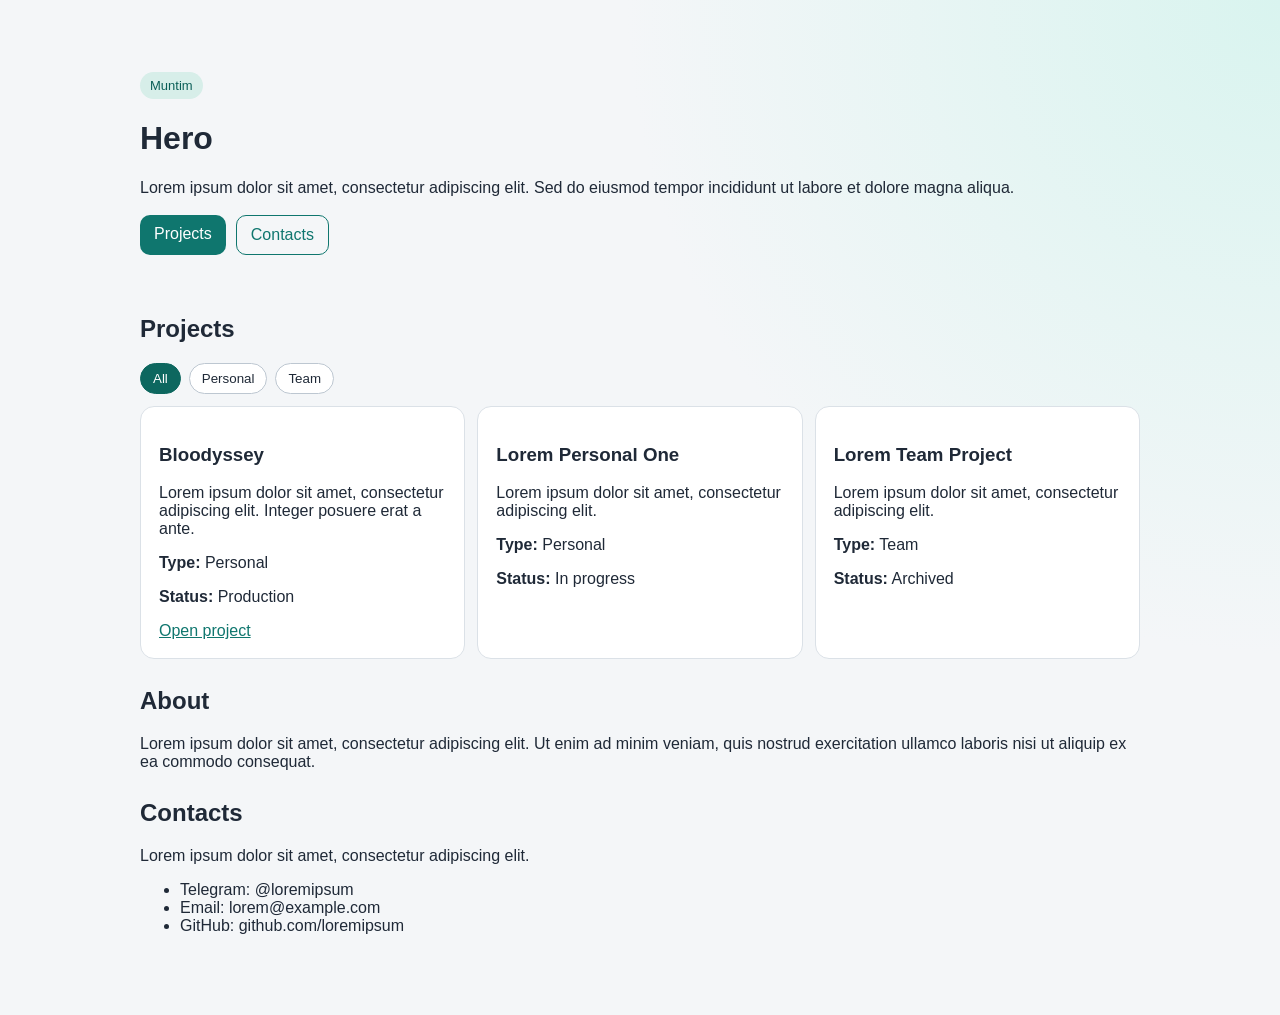
==== index.html @ ac99d002 "feat: switch personal landing to GitHub Pages deployment" ====
<!doctype html>
<html lang="ru">
  <head>
    <meta charset="UTF-8" />
    <meta name="viewport" content="width=device-width, initial-scale=1.0" />
    <title>Muntim - Projects</title>
    <link rel="stylesheet" href="styles.css" />
  </head>
  <body>
    <header class="hero" id="hero">
      <p class="kicker">Muntim</p>
      <h1>Hero</h1>
      <p>
        Lorem ipsum dolor sit amet, consectetur adipiscing elit. Sed do eiusmod
        tempor incididunt ut labore et dolore magna aliqua.
      </p>
      <div class="hero-actions">
        <a class="btn" href="#projects">Projects</a>
        <a class="btn ghost" href="#contacts">Contacts</a>
      </div>
    </header>

    <main>
      <section id="projects">
        <h2>Projects</h2>
        <div class="filters" aria-label="Project filters">
          <button class="filter active" data-filter="all" type="button">All</button>
          <button class="filter" data-filter="personal" type="button">Personal</button>
          <button class="filter" data-filter="team" type="button">Team</button>
        </div>

        <div class="grid">
          <article class="card" data-type="personal">
            <h3>Bloodyssey</h3>
            <p>
              Lorem ipsum dolor sit amet, consectetur adipiscing elit. Integer
              posuere erat a ante.
            </p>
            <p><strong>Type:</strong> Personal</p>
            <p><strong>Status:</strong> Production</p>
            <a href="https://bloodyssey.muntim.ru/" target="_blank" rel="noreferrer">Open project</a>
          </article>

          <article class="card" data-type="personal">
            <h3>Lorem Personal One</h3>
            <p>Lorem ipsum dolor sit amet, consectetur adipiscing elit.</p>
            <p><strong>Type:</strong> Personal</p>
            <p><strong>Status:</strong> In progress</p>
          </article>

          <article class="card" data-type="team">
            <h3>Lorem Team Project</h3>
            <p>Lorem ipsum dolor sit amet, consectetur adipiscing elit.</p>
            <p><strong>Type:</strong> Team</p>
            <p><strong>Status:</strong> Archived</p>
          </article>
        </div>
      </section>

      <section id="about">
        <h2>About</h2>
        <p>
          Lorem ipsum dolor sit amet, consectetur adipiscing elit. Ut enim ad
          minim veniam, quis nostrud exercitation ullamco laboris nisi ut
          aliquip ex ea commodo consequat.
        </p>
      </section>

      <section id="contacts">
        <h2>Contacts</h2>
        <p>Lorem ipsum dolor sit amet, consectetur adipiscing elit.</p>
        <ul>
          <li>Telegram: @loremipsum</li>
          <li>Email: lorem@example.com</li>
          <li>GitHub: github.com/loremipsum</li>
        </ul>
      </section>
    </main>

    <script src="app.js"></script>
  </body>
</html>
---- styles.css ----
:root {
  --bg: #f4f6f8;
  --text: #1f2937;
  --muted: #5b6473;
  --card: #ffffff;
  --accent: #0f766e;
}

* {
  box-sizing: border-box;
}

body {
  margin: 0;
  font-family: "Trebuchet MS", sans-serif;
  color: var(--text);
  background: radial-gradient(circle at top right, #d9f4ef 0%, var(--bg) 40%);
}

.hero,
main {
  width: min(1000px, 92%);
  margin: 0 auto;
}

.hero {
  padding: 72px 0 32px;
}

.kicker {
  display: inline-block;
  margin: 0;
  padding: 6px 10px;
  border-radius: 999px;
  background: #d7eee9;
  color: #0b5f58;
  font-size: 13px;
}

.hero-actions {
  display: flex;
  gap: 10px;
  margin-top: 18px;
}

.btn {
  display: inline-block;
  border-radius: 10px;
  padding: 10px 14px;
  text-decoration: none;
  background: var(--accent);
  color: #ffffff;
}

.btn.ghost {
  background: transparent;
  color: var(--accent);
  border: 1px solid var(--accent);
}

main {
  padding-bottom: 64px;
}

section {
  margin-top: 28px;
}

.filters {
  display: flex;
  gap: 8px;
  margin-bottom: 12px;
}

.filter {
  border: 1px solid #bdc7d1;
  border-radius: 999px;
  padding: 7px 12px;
  background: #ffffff;
  color: var(--text);
  cursor: pointer;
}

.filter.active {
  background: #0d675f;
  border-color: #0d675f;
  color: #ffffff;
}

.grid {
  display: grid;
  grid-template-columns: repeat(3, minmax(0, 1fr));
  gap: 12px;
}

.card {
  background: var(--card);
  border-radius: 14px;
  padding: 18px;
  border: 1px solid #dbe1e7;
}

a {
  color: var(--accent);
}

@media (max-width: 640px) {
  .hero {
    padding-top: 44px;
  }

  .hero-actions {
    flex-wrap: wrap;
  }

  .grid {
    grid-template-columns: 1fr;
  }
}
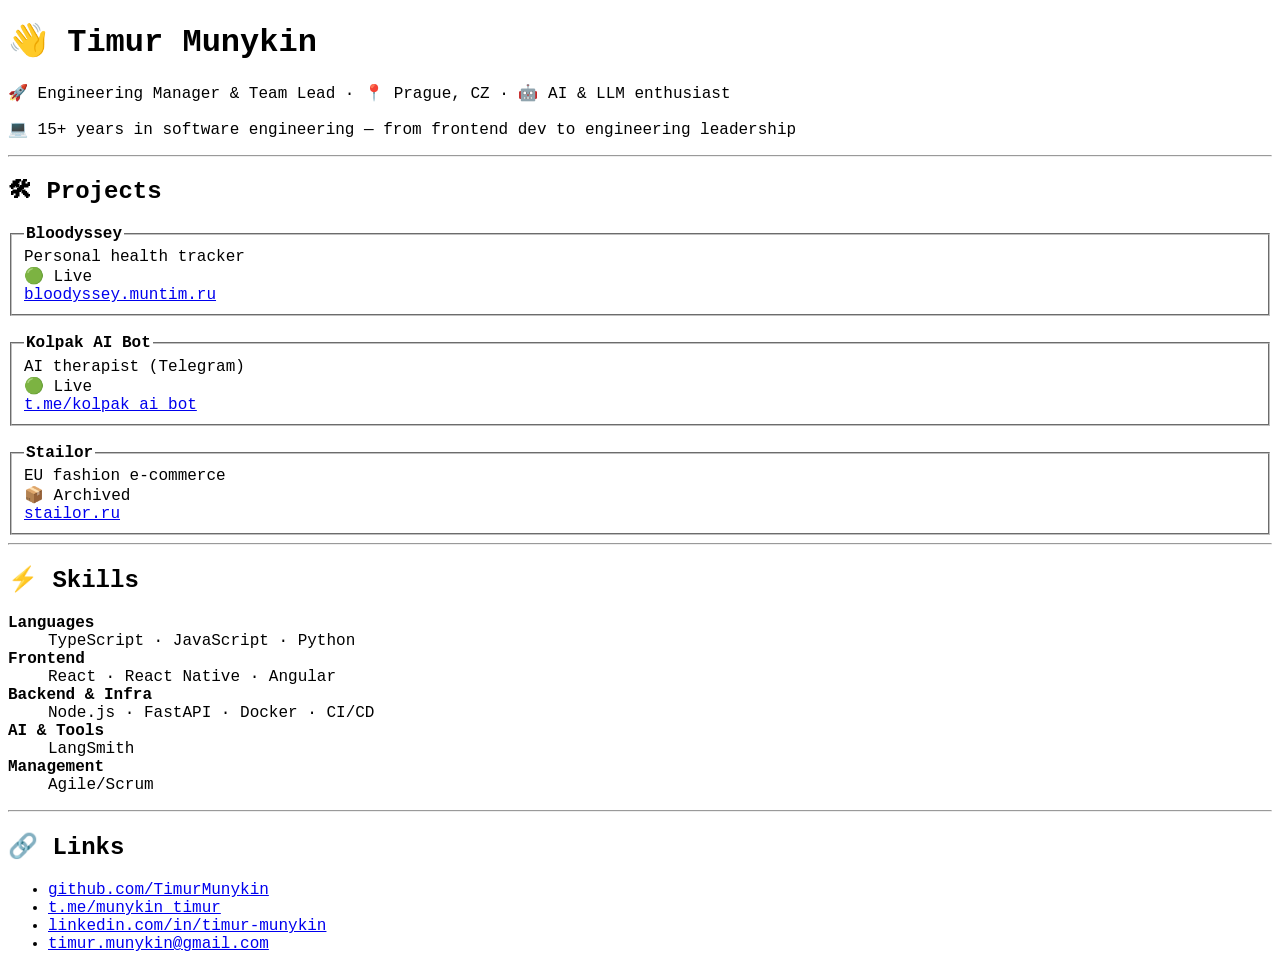
==== commit 0e74720e: "update ui" ====
--- a/index.html
+++ b/index.html
@@ -1,82 +1,71 @@
 <!doctype html>
-<html lang="ru">
+<html lang="en">
   <head>
     <meta charset="UTF-8" />
     <meta name="viewport" content="width=device-width, initial-scale=1.0" />
-    <title>Muntim - Projects</title>
-    <link rel="stylesheet" href="styles.css" />
+    <title>Timur Munykin — muntim.ru</title>
   </head>
-  <body>
-    <header class="hero" id="hero">
-      <p class="kicker">Muntim</p>
-      <h1>Hero</h1>
-      <p>
-        Lorem ipsum dolor sit amet, consectetur adipiscing elit. Sed do eiusmod
-        tempor incididunt ut labore et dolore magna aliqua.
-      </p>
-      <div class="hero-actions">
-        <a class="btn" href="#projects">Projects</a>
-        <a class="btn ghost" href="#contacts">Contacts</a>
-      </div>
+  <body style="font-family: 'Courier New', monospace">
+    <header>
+      <h1>👋 Timur Munykin</h1>
+      <p>🚀 Engineering Manager &amp; Team Lead &middot; 📍 Prague, CZ &middot; 🤖 AI &amp; LLM enthusiast</p>
+      <p>💻 15+ years in software engineering — from frontend dev to engineering leadership</p>
     </header>
 
-    <main>
-      <section id="projects">
-        <h2>Projects</h2>
-        <div class="filters" aria-label="Project filters">
-          <button class="filter active" data-filter="all" type="button">All</button>
-          <button class="filter" data-filter="personal" type="button">Personal</button>
-          <button class="filter" data-filter="team" type="button">Team</button>
-        </div>
+    <hr>
 
-        <div class="grid">
-          <article class="card" data-type="personal">
-            <h3>Bloodyssey</h3>
-            <p>
-              Lorem ipsum dolor sit amet, consectetur adipiscing elit. Integer
-              posuere erat a ante.
-            </p>
-            <p><strong>Type:</strong> Personal</p>
-            <p><strong>Status:</strong> Production</p>
-            <a href="https://bloodyssey.muntim.ru/" target="_blank" rel="noreferrer">Open project</a>
-          </article>
+    <section>
+      <h2>🛠 Projects</h2>
+      <fieldset>
+        <legend><b>Bloodyssey</b></legend>
+        Personal health tracker<br>
+        🟢 Live<br>
+        <a href="https://bloodyssey.muntim.ru/">bloodyssey.muntim.ru</a>
+      </fieldset>
+      <br>
+      <fieldset>
+        <legend><b>Kolpak AI Bot</b></legend>
+        AI therapist (Telegram)<br>
+        🟢 Live<br>
+        <a href="https://t.me/kolpak_ai_bot">t.me/kolpak_ai_bot</a>
+      </fieldset>
+      <br>
+      <fieldset>
+        <legend><b>Stailor</b></legend>
+        EU fashion e-commerce<br>
+        📦 Archived<br>
+        <a href="https://stailor.ru/">stailor.ru</a>
+      </fieldset>
+    </section>
 
-          <article class="card" data-type="personal">
-            <h3>Lorem Personal One</h3>
-            <p>Lorem ipsum dolor sit amet, consectetur adipiscing elit.</p>
-            <p><strong>Type:</strong> Personal</p>
-            <p><strong>Status:</strong> In progress</p>
-          </article>
+    <hr>
 
-          <article class="card" data-type="team">
-            <h3>Lorem Team Project</h3>
-            <p>Lorem ipsum dolor sit amet, consectetur adipiscing elit.</p>
-            <p><strong>Type:</strong> Team</p>
-            <p><strong>Status:</strong> Archived</p>
-          </article>
-        </div>
-      </section>
+    <section>
+      <h2>⚡ Skills</h2>
+      <dl>
+        <dt><b>Languages</b></dt>
+        <dd>TypeScript &middot; JavaScript &middot; Python</dd>
+        <dt><b>Frontend</b></dt>
+        <dd>React &middot; React Native &middot; Angular</dd>
+        <dt><b>Backend &amp; Infra</b></dt>
+        <dd>Node.js &middot; FastAPI &middot; Docker &middot; CI/CD</dd>
+        <dt><b>AI &amp; Tools</b></dt>
+        <dd>LangSmith</dd>
+        <dt><b>Management</b></dt>
+        <dd>Agile/Scrum</dd>
+      </dl>
+    </section>
 
-      <section id="about">
-        <h2>About</h2>
-        <p>
-          Lorem ipsum dolor sit amet, consectetur adipiscing elit. Ut enim ad
-          minim veniam, quis nostrud exercitation ullamco laboris nisi ut
-          aliquip ex ea commodo consequat.
-        </p>
-      </section>
+    <hr>
 
-      <section id="contacts">
-        <h2>Contacts</h2>
-        <p>Lorem ipsum dolor sit amet, consectetur adipiscing elit.</p>
-        <ul>
-          <li>Telegram: @loremipsum</li>
-          <li>Email: lorem@example.com</li>
-          <li>GitHub: github.com/loremipsum</li>
-        </ul>
-      </section>
-    </main>
-
-    <script src="app.js"></script>
+    <section>
+      <h2>🔗 Links</h2>
+      <ul>
+        <li><a href="https://github.com/TimurMunykin">github.com/TimurMunykin</a></li>
+        <li><a href="https://t.me/munykin_timur">t.me/munykin_timur</a></li>
+        <li><a href="https://www.linkedin.com/in/timur-munykin-6184065a/">linkedin.com/in/timur-munykin</a></li>
+        <li><a href="mailto:timur.munykin@gmail.com">timur.munykin@gmail.com</a></li>
+      </ul>
+    </section>
   </body>
 </html>
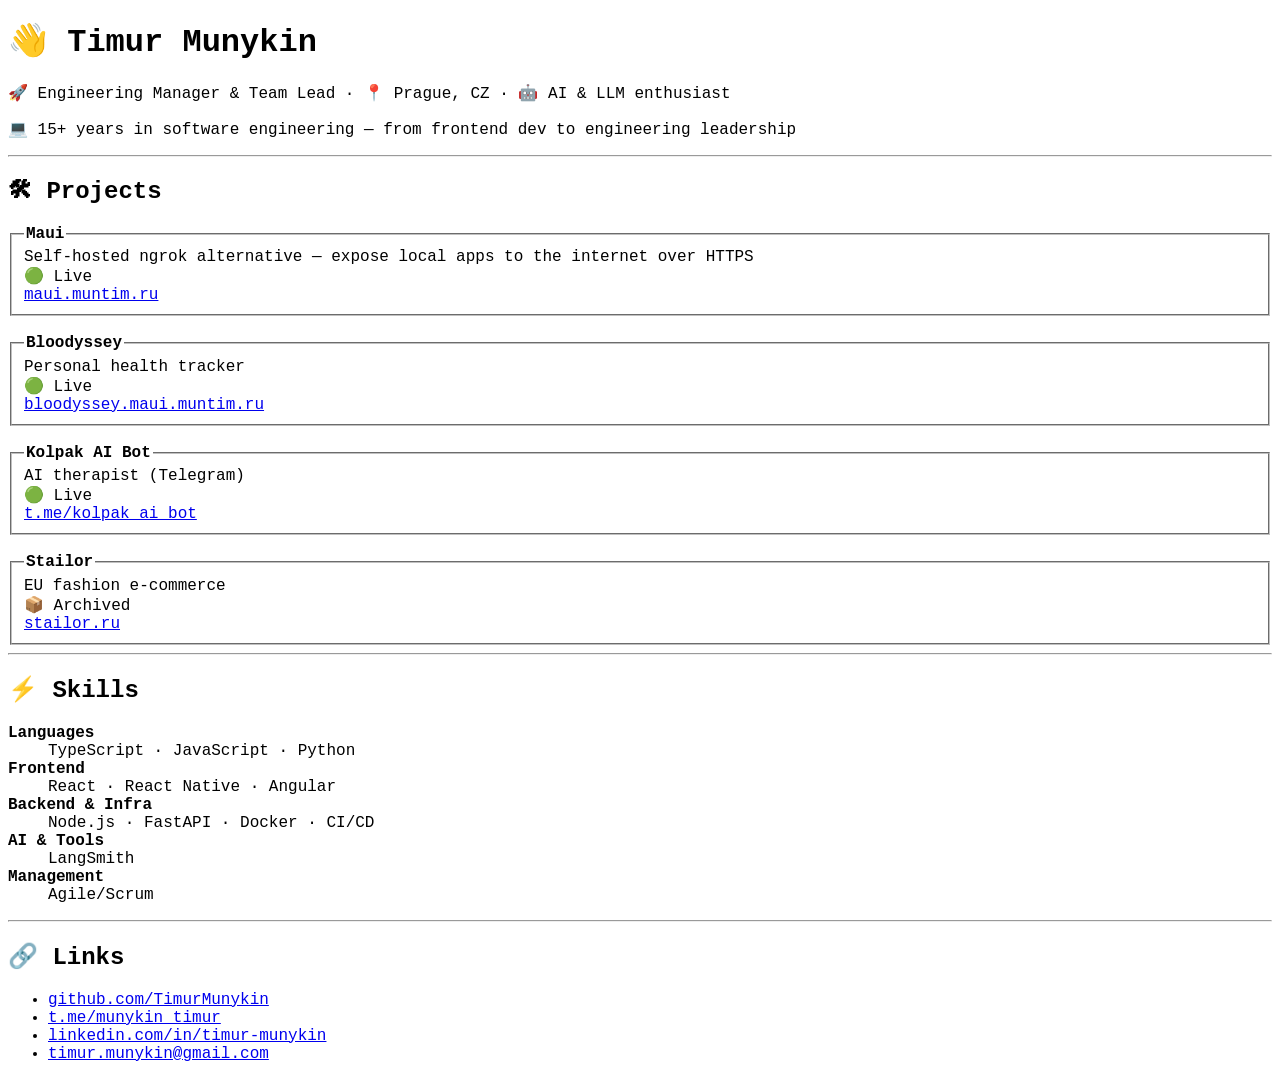
==== commit c600714d: "update domains: add Maui project, move Bloodyssey to maui subdomain Co-Authored-By: Claude Opus 4.6 " ====
--- a/index.html
+++ b/index.html
@@ -17,10 +17,17 @@
     <section>
       <h2>🛠 Projects</h2>
       <fieldset>
+        <legend><b>Maui</b></legend>
+        Self-hosted ngrok alternative — expose local apps to the internet over HTTPS<br>
+        🟢 Live<br>
+        <a href="https://maui.muntim.ru/">maui.muntim.ru</a>
+      </fieldset>
+      <br>
+      <fieldset>
         <legend><b>Bloodyssey</b></legend>
         Personal health tracker<br>
         🟢 Live<br>
-        <a href="https://bloodyssey.muntim.ru/">bloodyssey.muntim.ru</a>
+        <a href="https://bloodyssey.maui.muntim.ru/">bloodyssey.maui.muntim.ru</a>
       </fieldset>
       <br>
       <fieldset>
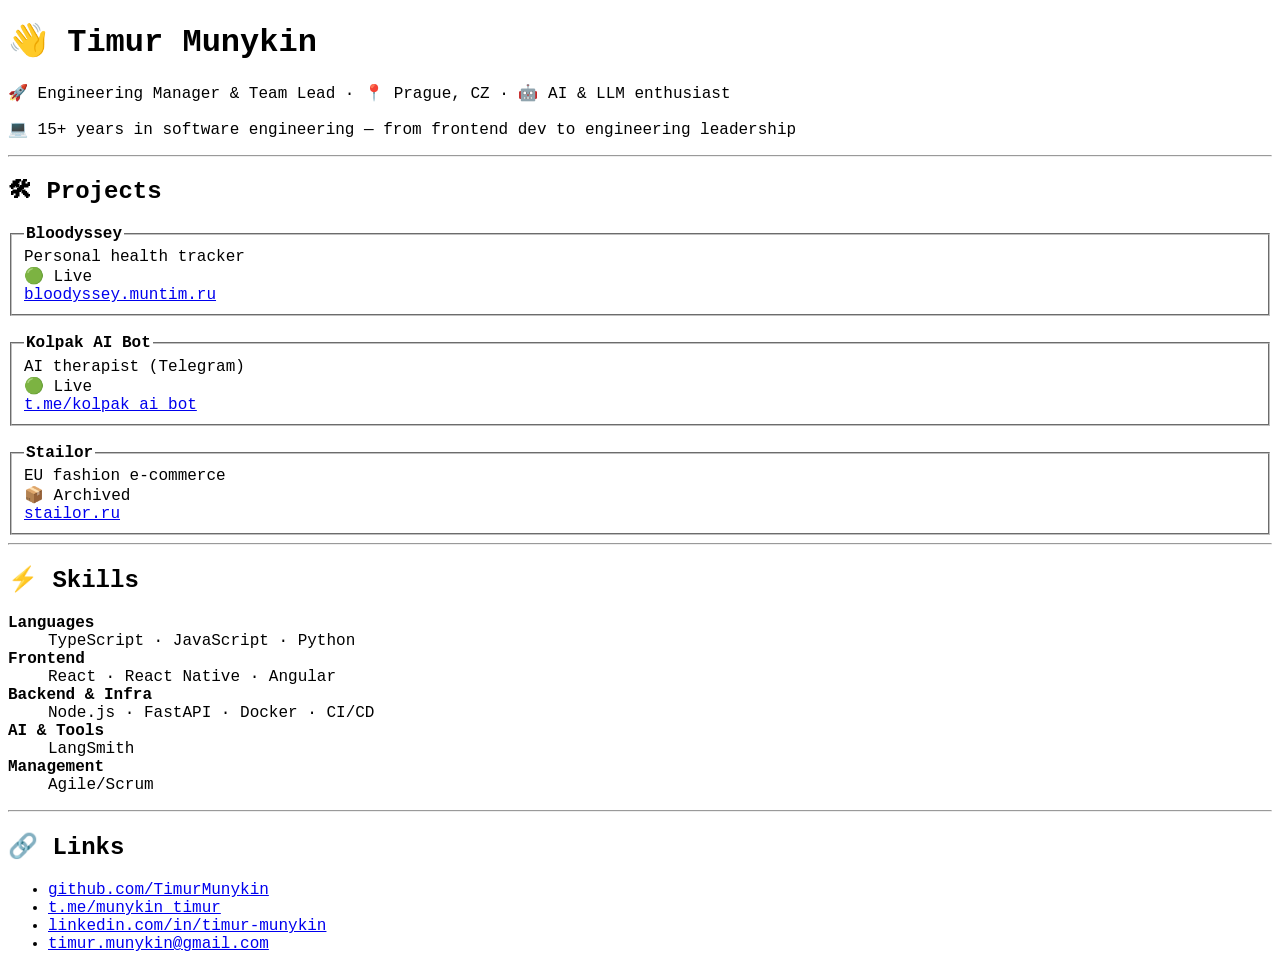
==== commit 38696383: "Revert "update domains: add Maui project, move Bloodyssey to maui subdomain" This reverts commit c60" ====
--- a/index.html
+++ b/index.html
@@ -17,17 +17,10 @@
     <section>
       <h2>🛠 Projects</h2>
       <fieldset>
-        <legend><b>Maui</b></legend>
-        Self-hosted ngrok alternative — expose local apps to the internet over HTTPS<br>
-        🟢 Live<br>
-        <a href="https://maui.muntim.ru/">maui.muntim.ru</a>
-      </fieldset>
-      <br>
-      <fieldset>
         <legend><b>Bloodyssey</b></legend>
         Personal health tracker<br>
         🟢 Live<br>
-        <a href="https://bloodyssey.maui.muntim.ru/">bloodyssey.maui.muntim.ru</a>
+        <a href="https://bloodyssey.muntim.ru/">bloodyssey.muntim.ru</a>
       </fieldset>
       <br>
       <fieldset>
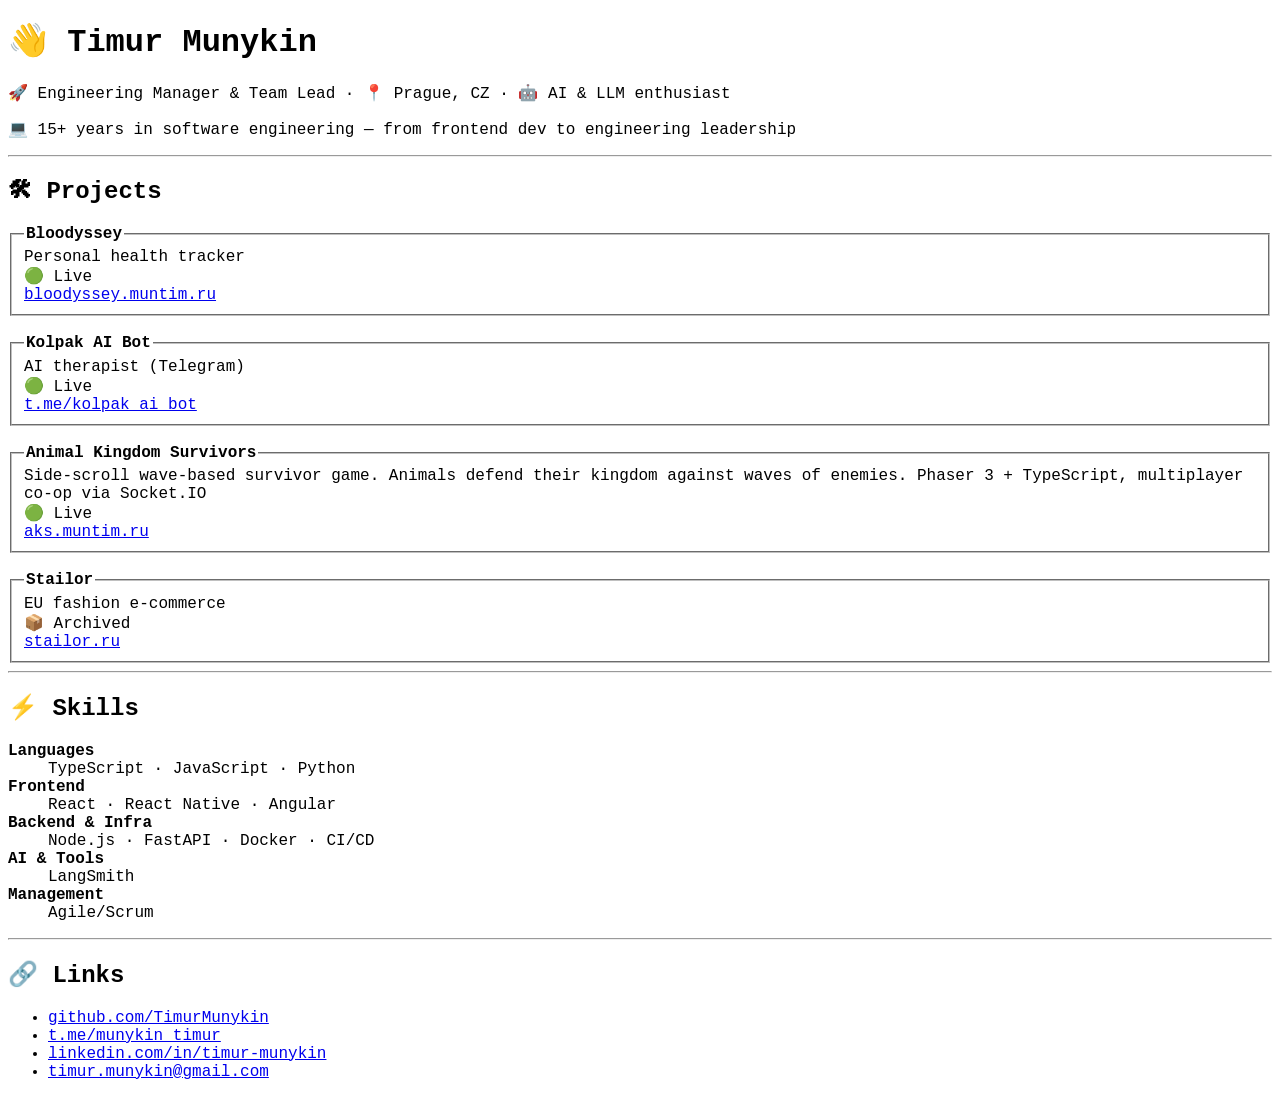
==== commit f3d28918: "add Animal Kingdom Survivors project Co-Authored-By: Claude Opus 4.6 <noreply@anthropic.com>" ====
--- a/index.html
+++ b/index.html
@@ -28,6 +28,13 @@
         AI therapist (Telegram)<br>
         🟢 Live<br>
         <a href="https://t.me/kolpak_ai_bot">t.me/kolpak_ai_bot</a>
+      </fieldset>
+      <br>
+      <fieldset>
+        <legend><b>Animal Kingdom Survivors</b></legend>
+        Side-scroll wave-based survivor game. Animals defend their kingdom against waves of enemies. Phaser 3 + TypeScript, multiplayer co-op via Socket.IO<br>
+        🟢 Live<br>
+        <a href="https://aks.muntim.ru/">aks.muntim.ru</a>
       </fieldset>
       <br>
       <fieldset>
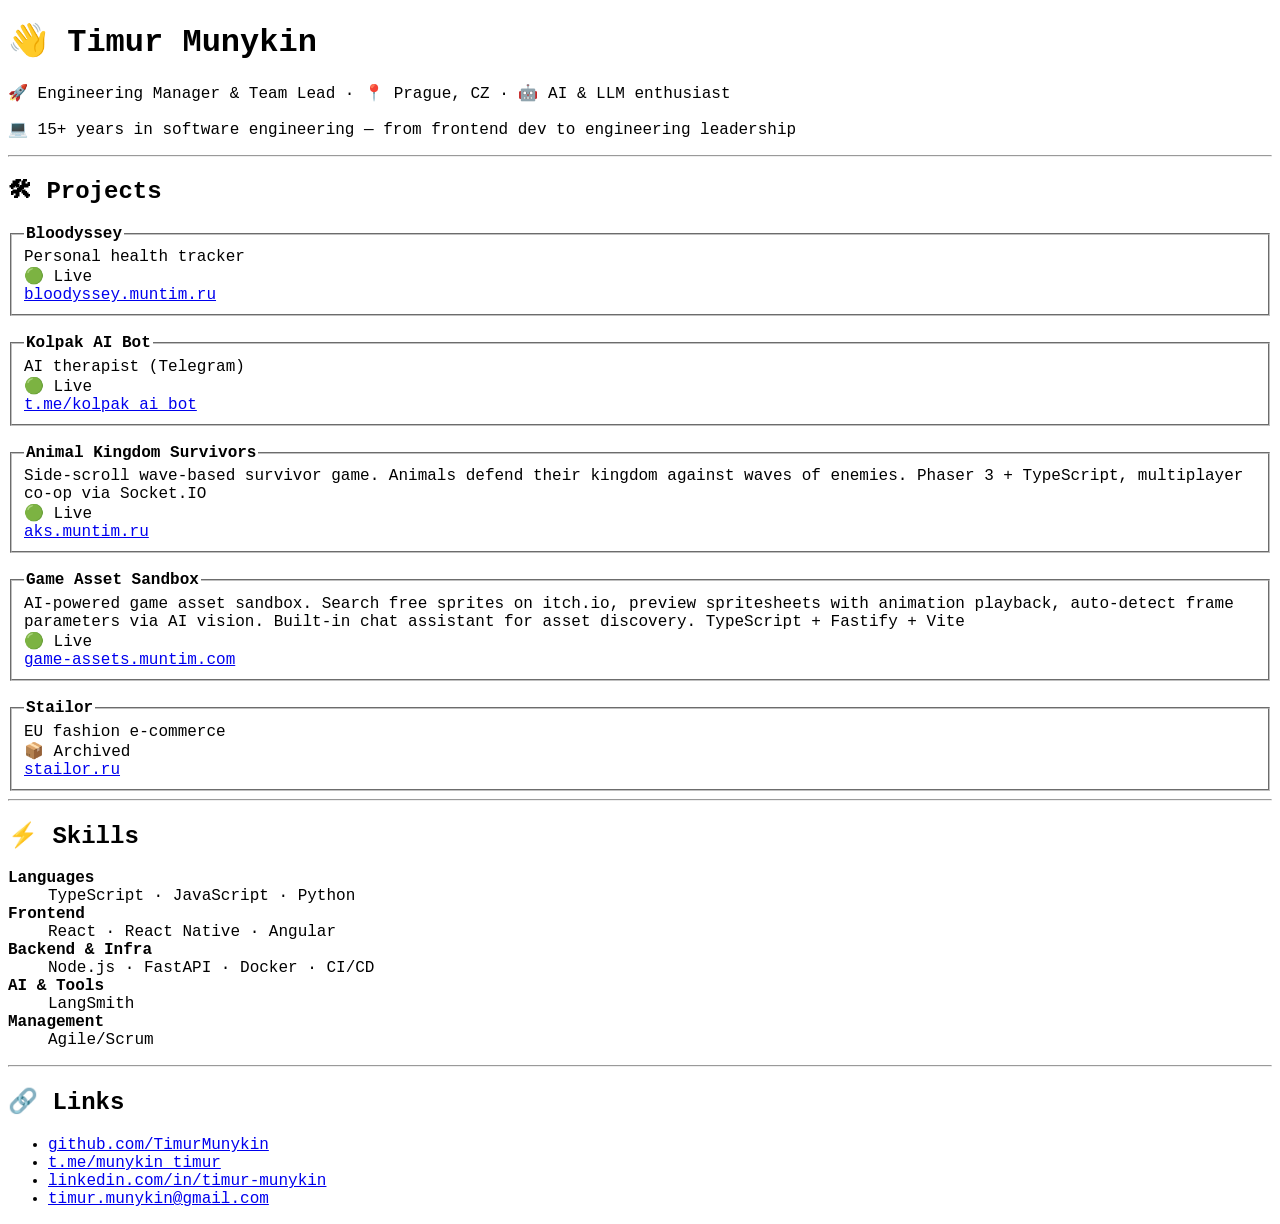
==== commit e2cfc4cd: "add Game Asset Sandbox" ====
--- a/index.html
+++ b/index.html
@@ -35,6 +35,13 @@
         Side-scroll wave-based survivor game. Animals defend their kingdom against waves of enemies. Phaser 3 + TypeScript, multiplayer co-op via Socket.IO<br>
         🟢 Live<br>
         <a href="https://aks.muntim.ru/">aks.muntim.ru</a>
+      </fieldset>
+      <br>
+      <fieldset>
+        <legend><b>Game Asset Sandbox</b></legend>
+        AI-powered game asset sandbox. Search free sprites on itch.io, preview spritesheets with animation playback, auto-detect frame parameters via AI vision. Built-in chat assistant for asset discovery. TypeScript + Fastify + Vite<br>
+        🟢 Live<br>
+        <a href="https://game-assets.muntim.com/">game-assets.muntim.com</a>
       </fieldset>
       <br>
       <fieldset>
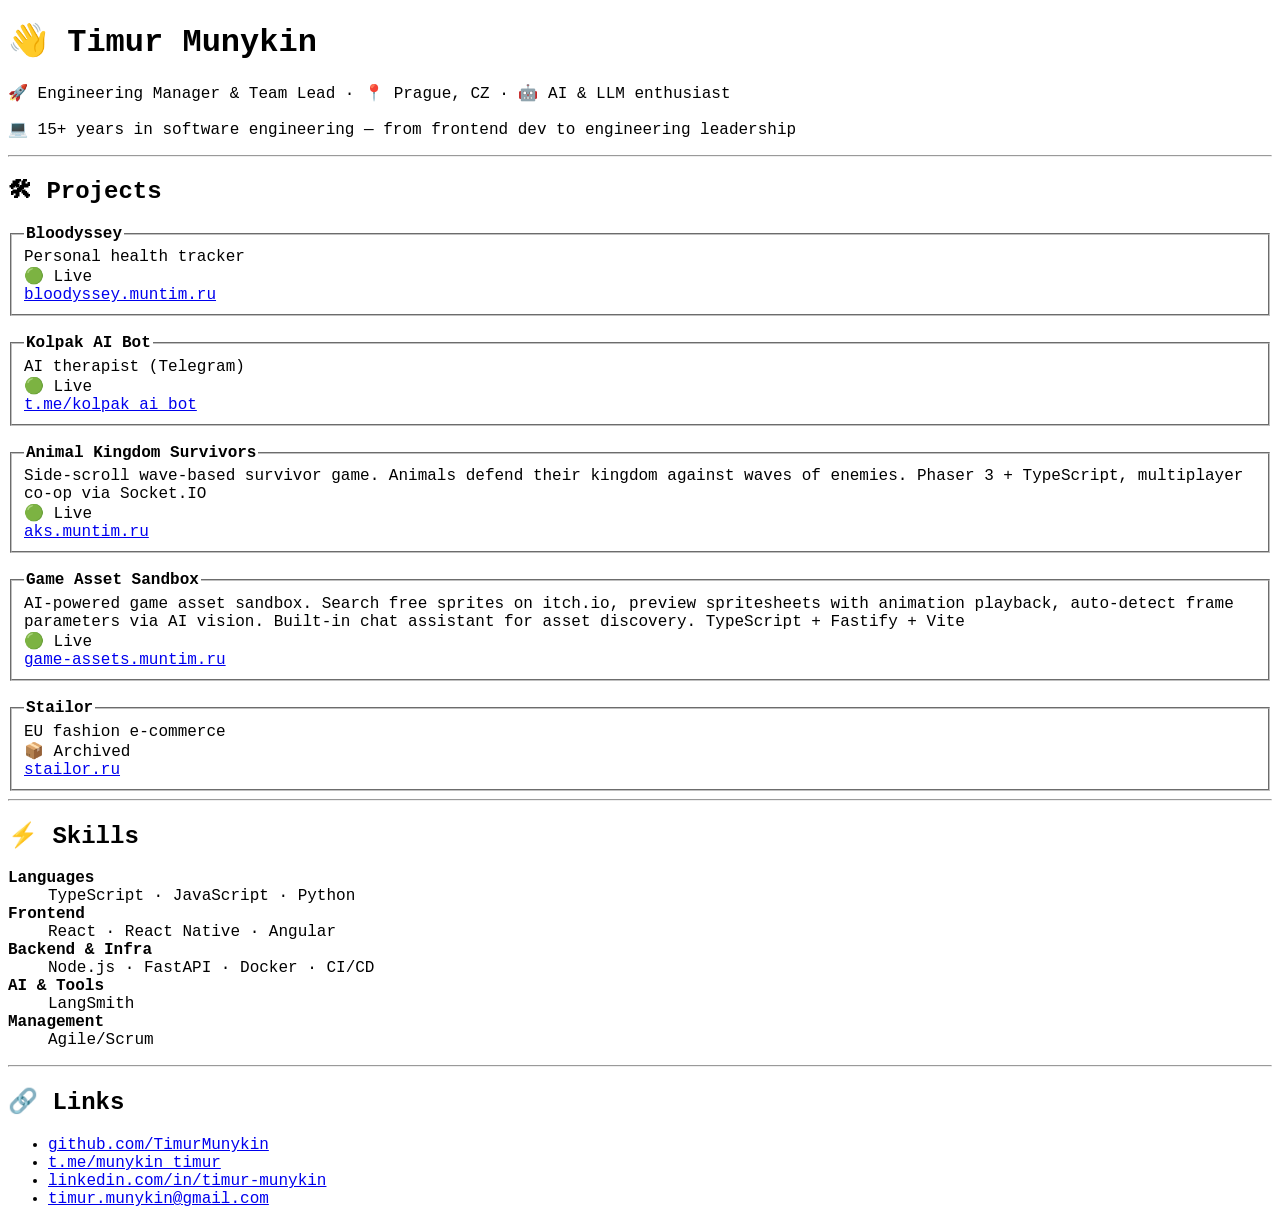
==== commit b2a5c441: "fixed game-assets com>ru" ====
--- a/index.html
+++ b/index.html
@@ -41,7 +41,7 @@
         <legend><b>Game Asset Sandbox</b></legend>
         AI-powered game asset sandbox. Search free sprites on itch.io, preview spritesheets with animation playback, auto-detect frame parameters via AI vision. Built-in chat assistant for asset discovery. TypeScript + Fastify + Vite<br>
         🟢 Live<br>
-        <a href="https://game-assets.muntim.com/">game-assets.muntim.com</a>
+        <a href="https://game-assets.muntim.ru/">game-assets.muntim.ru</a>
       </fieldset>
       <br>
       <fieldset>
